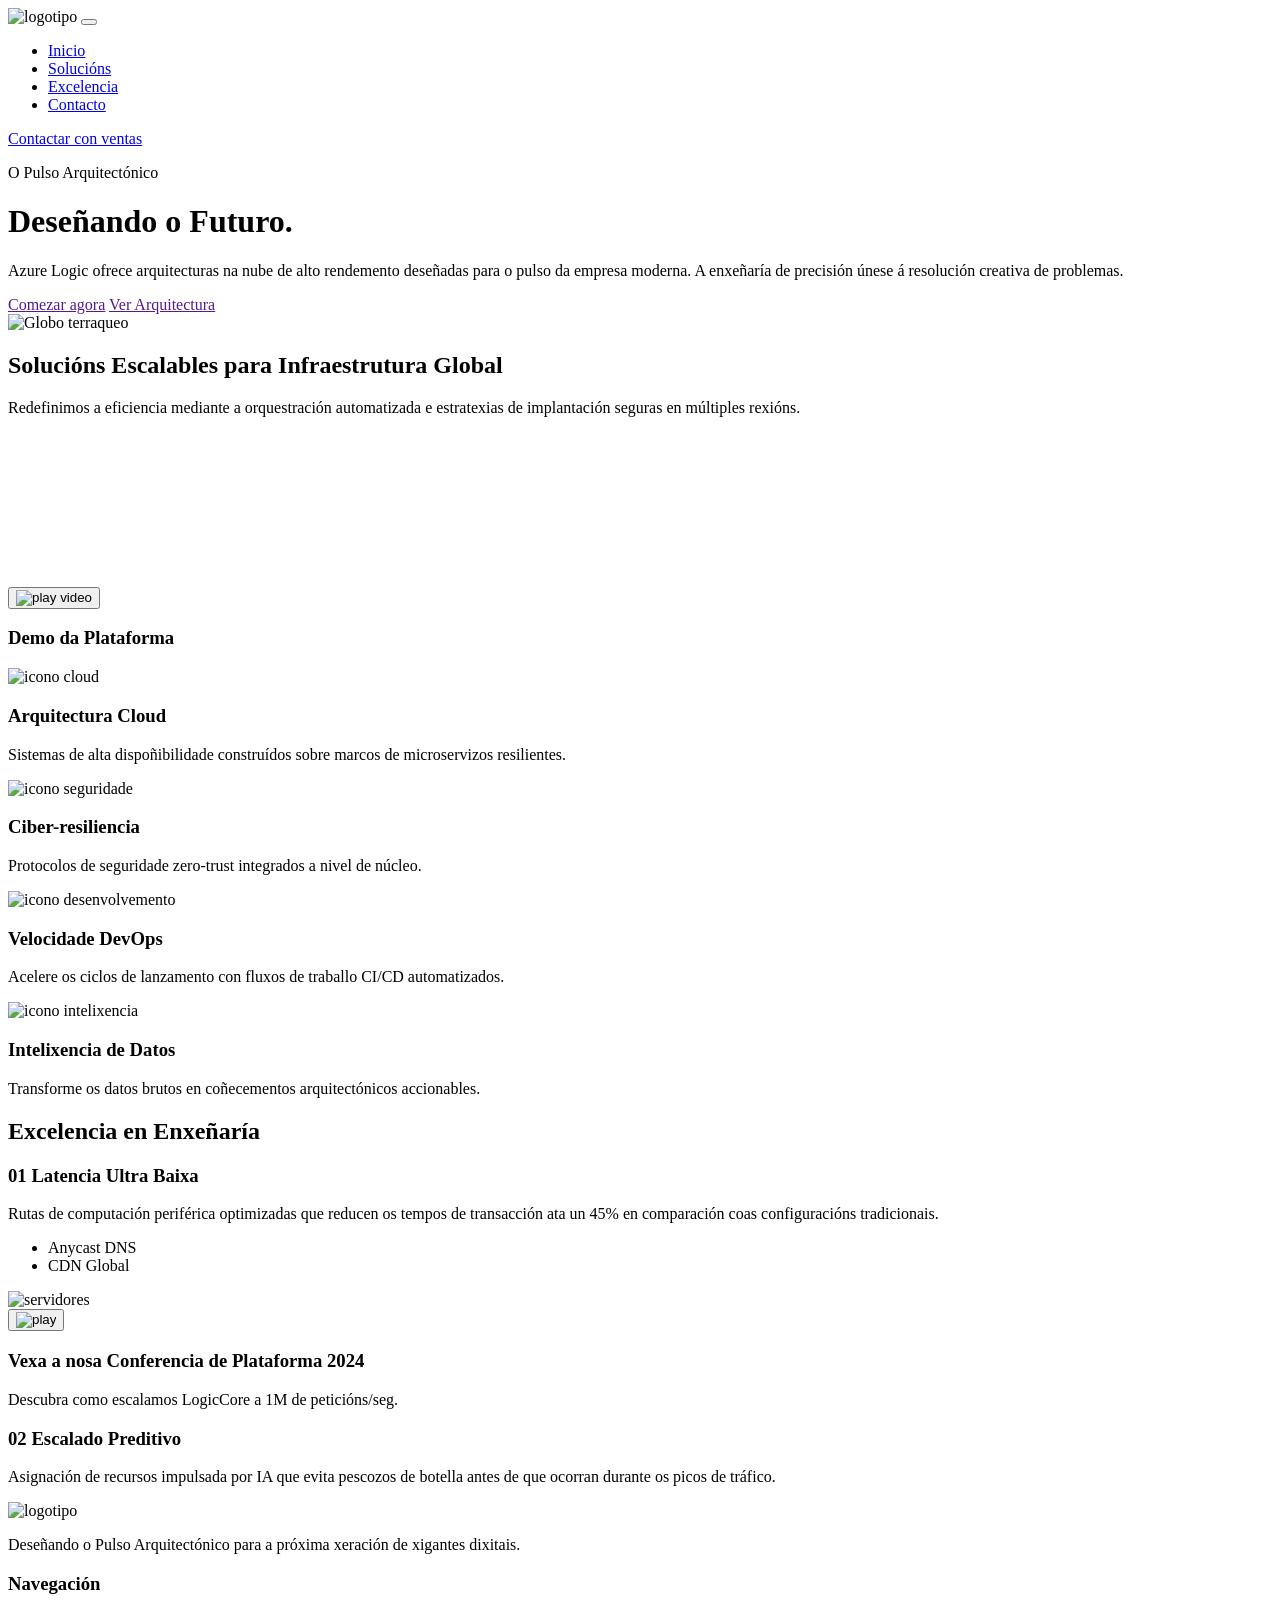
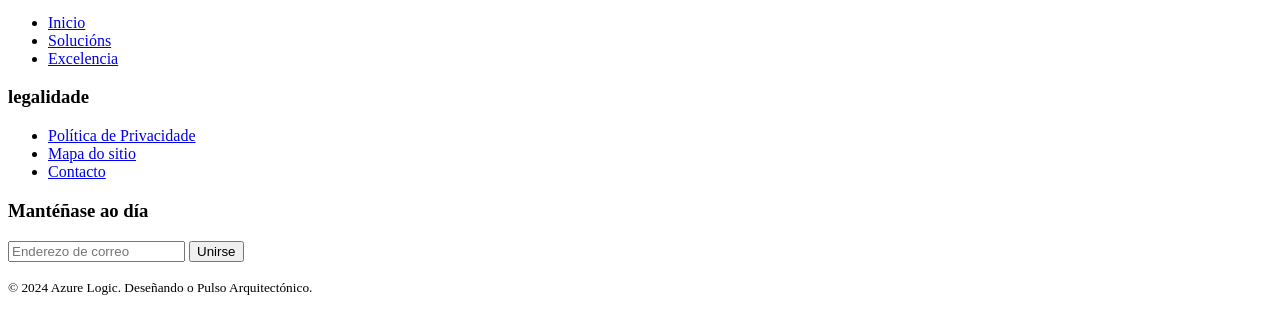
==== index.html @ 9d877fc3 "menu emergente con js" ====
<!DOCTYPE html>
<html lang="gl">

<head>
    <meta charset="UTF-8">
    <base href="http://azure-logic.local/">
    <meta name="viewport" content="width=device-width, initial-scale=1.0">
    <title>Inicio | Azure logic</title>
    <link rel="stylesheet" href="assets/css/imprimir.css" media="print">
    <link rel="stylesheet" href="assets/css/estilo.css" media="screen">
    <link rel="stylesheet" href="assets/css/inicio.css" media="screen">
    <link rel="icon" type="image/png" href="/favicon-96x96.png" sizes="96x96">
    <link rel="icon" type="image/svg+xml" href="/favicon.svg">
    <link rel="shortcut icon" href="/favicon.ico">
    <link rel="apple-touch-icon" sizes="180x180" href="/apple-touch-icon.png">
    <meta name="apple-mobile-web-app-title" content="Azure logic">
    <link rel="manifest" href="/site.webmanifest">
</head>

<body>
    <header>
        <nav class="contenedor-flex posicion-fija">
            <img src="assets/imaxes/logotipo.png" alt="logotipo" width="163" height="32">
            <button class="menu-mobile" id="btnMenu"><span></span></button>
            <ul class="nav-mobile">
                <li>
                    <a href="index.html">Inicio</a>
                </li>
                <li>
                    <a href="quen-somos.html">Solucións</a>
                </li>
                <li>
                    <a href="#">Excelencia</a>
                </li>
                <li>
                    <a href="contacto.html">Contacto</a>
                </li>
            </ul>
            <a class="boton textos-blancos oculto-movil" href="contacto.html">Contactar con ventas</a>

        </nav>
        <div class="contenedor-flex banner">
            <div class="textos-blancos">
                <p>O Pulso Arquitectónico</p>
                <h1>Deseñando
                    o Futuro.</h1>
                <p>Azure Logic ofrece arquitecturas na nube de alto rendemento deseñadas para o pulso da empresa
                    moderna. A enxeñaría de precisión únese á resolución creativa de problemas.</p>
                <div class="contenedor-flex botones-banner">
                    <a class="boton boton-principal textos-blancos" href="">Comezar agora</a>
                    <a class="boton boton-secundario textos-blancos" href="">Ver Arquitectura</a>
                </div>
            </div>
            <div>
                <img class="imaxe-responsive key-visual oculto-print" src="assets/imaxes/globo-terraqueo.png"
                    alt="Globo terraqueo" width="693" height="752">
            </div>
        </div>
    </header>
    <main>
        <section>
            <div class="contenedor-flex contenedor-centrado contidos-solucions">
                <div class="textos-solucions">
                    <h2>Solucións Escalables para
                        Infraestrutura Global</h2>
                    <p>Redefinimos a eficiencia mediante a orquestración
                        automatizada e estratexias de implantación seguras
                        en múltiples rexións.</p>
                    <div class="video-corporativo">
                        <video src="assets/videos/video-corporativo.mp4" muted
                            poster="assets/imaxes/poster-corporativo.jpg"></video>
                        </video>
                        <div>
                            <button type="button"><img src="assets/imaxes/icono-play-video.svg"
                                    alt="play video"></button>
                            <h3>Demo da Plataforma</h3>
                        </div>
                    </div>
                </div>
                <div class="contenedor-flex grupo-solucions">
                    <div>
                        <img src="assets/imaxes/icono-cloud.svg" alt="icono cloud" width="33" height="24">
                        <h3>Arquitectura Cloud</h3>
                        <p>Sistemas de alta dispoñibilidade
                            construídos sobre marcos de
                            microservizos resilientes.</p>
                    </div>
                    <div>
                        <img src="assets/imaxes/icono-seguridad.svg" alt="icono seguridade" width="24" height="30"
                            aria-hidden="true">
                        <h3>Ciber-resiliencia</h3>
                        <p>Protocolos de seguridade zero-trust integrados a nivel de núcleo.</p>
                    </div>
                    <div>
                        <img src="assets/imaxes/icono-devops.svg" alt="icono desenvolvemento" aria-hidden="true"
                            width="30" height="24">
                        <h3>Velocidade DevOps</h3>
                        <p>Acelere os ciclos de lanzamento
                            con fluxos de traballo CI/CD
                            automatizados.</p>
                    </div>
                    <div>
                        <img src="assets/imaxes/icono-intelixencia.svg" alt="icono intelixencia" aria-hidden="true"
                            width="33" height="26">
                        <h3>Intelixencia de Datos</h3>
                        <p>Transforme os datos brutos en
                            coñecementos arquitectónicos
                            accionables.</p>
                    </div>
                </div>
            </div>
        </section>
        <section class="fondo-terciario">
            <div class="contenedor-centrado">
                <h2 class="sub-raiado">Excelencia en Enxeñaría</h2>
                <div class="contenedor-flex caixas-brancas">
                    <div>
                        <h3><span>01</span> Latencia Ultra Baixa</h3>
                        <p>Rutas de computación periférica
                            optimizadas que reducen os
                            tempos de transacción ata un 45%
                            en comparación coas
                            configuracións tradicionais.</p>
                        <ul>
                            <li>Anycast DNS</li>
                            <li>CDN Global</li>
                        </ul>
                    </div>
                    <div class="caixa-video">
                        <img class="fondo oculto-print" src="assets/imaxes/servidores.png" alt="servidores" width="363"
                            height="453">
                        <div>
                            <button type="button" aria-label="play">
                                <img src="assets/imaxes/icono-play.svg" alt="play">
                            </button>
                            <h3>Vexa a nosa Conferencia de Plataforma 2024</h3>
                            <p>Descubra como escalamos LogicCore a 1M de peticións/seg.</p>
                        </div>
                    </div>
                    <div>
                        <h3><span>02</span> Escalado Preditivo</h3>
                        <p>Asignación de recursos impulsada por IA que evita pescozos de botella antes de que ocorran
                            durante os picos de tráfico.</p>
                    </div>
                </div>
            </div>
        </section>
    </main>
    <footer class="contenedor-grid">
        <div class="item-1">
            <img src="assets/imaxes/logotipo-footer.svg" alt="logotipo" width="165" height="28">
            <p>Deseñando o Pulso Arquitectónico para a próxima xeración de xigantes dixitais.</p>
        </div>
        <div class="item-2 oculto-print contenedor-flex">
            <div>
                <h3>Navegación</h3>
                <nav>
                    <ul>
                        <li><a href="#">Inicio</a></li>
                        <li><a href="#">Solucións</a></li>
                        <li><a href="#">Excelencia</a></li>
                    </ul>
                </nav>
            </div>
            <div>
                <h3>legalidade</h3>
                <nav>
                    <ul>
                        <li><a href="#">Política de Privacidade</a></li>
                        <li><a href="#">Mapa do sitio</a></li>
                        <li><a href="#">Contacto</a></li>
                    </ul>
                </nav>
            </div>
        </div>
        <div class="item-3">
            <h3>Mantéñase ao día</h3>
            <form action="#" method="post" class="contenedor-flex">
                <input type="email" name="Newsletter" placeholder="Enderezo de correo">
                <button type="submit">Unirse</button>
            </form>
            <p><small>© 2024 Azure Logic. Deseñando o Pulso Arquitectónico.</small></p>
        </div>
    </footer>
    <script src="assets/scripts/scripts.js"></script>
</body>

</html>
---- assets/css/imprimir.css ----
body {
    font-family: Arial, Helvetica, sans-serif;
    color: #43474d;
}

h1 {
    font-weight: 700;
    font-size: 72px;
    line-height: 72px;
    letter-spacing: -1.2px;
    margin-top: 0;
    margin-bottom: 32.5px;
}

h2 {
    font-weight: 700;
    font-size: 36px;
    line-height: 40px;
    letter-spacing: -0.9px;
    color: #000F22;
}

button,
input,
a,
video,
.video-corporativo,
.oculto-print {
    display: none;
}
---- assets/css/estilo.css ----
@import url(../fonts/inter/inter.css);

:root {
    --color-principal: #43474d;
    --color-acento: #00677E;
    --fuente-principal: InterVariable;
}

* {
    box-sizing: border-box;
}

:focus {
    outline-color: #00D2FD;
}

body {
    background: #FAF8FF;
    font-family: var(--fuente-principal);
    font-weight: 400;
    font-style: normal;
    margin: 0;
    color: var(--color-principal);
}

cite {
    font-style: italic;
}

h1 {
    font-weight: 700;
    font-size: 36px;
    line-height: 36px;
    letter-spacing: -1.2px;
    margin-top: 0;
    margin-bottom: 32.5px;
}

h2 {
    font-weight: 700;
    font-size: 36px;
    line-height: 40px;
    letter-spacing: -0.9px;
    color: #000F22;
}

h3 {
    font-weight: 700;
    font-size: 32px;
    line-height: 37px;
}

h4 {
    font-weight: 700;
    font-size: 16px;
    line-height: 24px;
    color: #000F22;
}

h2.sub-raiado::after {
    content: '';
    display: block;
    width: 96px;
    height: 4px;
    background: var(--color-acento);
    margin-block: 16px;
}

section {
    padding: 128px 20px;
}

a {
    color: var(--color-acento);
}

/* formularios */

form {
    gap: 32px;
}

label,
.label {
    display: block;
    margin-bottom: 8px;
    font-weight: 600;
    font-size: 14px;
    line-height: 20px;
    letter-spacing: 0.7px;
    text-transform: uppercase;
}

label.label-radio,
label.label-checked {
    display: inline-flex;
    font-weight: 500;
    text-transform: none;
    align-items: center;
    gap: 11px;
    margin-right: 23px;
}

label.label-checked {
    align-items: start;
}

:is(input,
    select,
    textarea) {
    padding: 13px 16px;
    border: none;
    background: #E2E7FF;
    border-radius: 6px;
    width: 100%;
}

:is(input,
    select,
    textarea):focus {
    background-color: #fafafa;
}

:is(input,
    select,
    textarea):invalid {
    outline-color: #fd3b00;
}

:is(input,
    select,
    textarea):invalid:required {
    background: #d1d1d1;
}

:is(input,
    select,
    textarea):invalid:out-of-range {
    outline-color: #fdba00;
}

:is(input,
    select,
    textarea):valid {
    outline-color: #00fd59;
}

textarea {
    height: 150px;
    font-family: InterVariable;
}

input[type=radio],
input[type=checkbox] {
    margin: 0;
    width: 20px;
    height: 20px;
    background: #E2E7FF;
    border: 1px solid #C4C6CE;
    appearance: none;
    padding: 0;
    position: relative;
    transition: all 0.3s ease;
}

input[type=radio] {
    border-radius: 100%;
}

input[type=radio]:checked {
    background-color: var(--color-acento);
    border-color: transparent;
}

input[type=radio]::before {
    content: '';
    position: absolute;
    top: 0;
    bottom: 0;
    left: 0;
    right: 0;
    margin: auto;
    background-color: transparent;
    width: 50%;
    height: 50%;
    display: block;
    border-radius: 100%;
    transition: background-color 0.3s ease;
}

input[type=radio]:checked::before {
    background-color: #fff;
}

input[type=checkbox] {
    border-radius: 2px;
    min-width: 20px;
}

input[type=checkbox]:checked::before {
    content: '✔';
    position: absolute;
    top: 0;
    bottom: 0;
    left: 0;
    right: 0;
    margin: auto;
    text-align: center;
    color: var(--color-acento);
}

::placeholder {
    font-size: 14px;
    line-height: 17px;
    color: #6B7280;
}

button,
.button {
    padding: 18px 32px;
    background: linear-gradient(90deg, var(--color-acento) 0%, #00D2FD 100%);
    border-radius: 4px;
    font-weight: 700;
    font-size: 16px;
    line-height: 24px;
    text-align: center;
    color: #FFFFFF;
    border: none;
}

.secundario {
    border: 2px solid rgba(196, 198, 206, 0.2);
    background: white;
    color: var(--color-principal);
}

a.button {
    display: inline-block;
    text-decoration: none;
}

footer {
    grid-template-rows: repeat(3, auto [col-start]);
    grid-template-columns: 1fr;
    padding: 40px 20px;
    background-color: #D2D9F4;
    margin-top: 129px;
}


footer p,
footer ul a {
    line-height: 26px;
    letter-spacing: 1.6px;
    text-transform: uppercase;
    color: rgba(67, 71, 77, 0.7);
    text-decoration: none;
}

footer ul {
    list-style-type: none;
    padding: 0;
}

footer p small {
    font-size: 10px;
    line-height: 15px;
    letter-spacing: -0.5px;
}

footer form.contenedor-flex {
    flex-wrap: nowrap;
    flex-direction: row;
    padding: 0;
    background: none;
    box-shadow: none;
    border-radius: 0;
    gap: 0;
}

footer input[type=email] {
    padding: 13px 16px;
    width: 180px;
    height: 44px;
    border-radius: 6px 0px 0px 6px;
}

footer button[type=submit] {
    padding: 12px 24px;
    width: 111px;
    height: 44px;
    background: #000F22;
    border-radius: 0px 6px 6px 0px;
    font-weight: 700;
    font-size: 14px;
    line-height: 20px;
    text-align: center;
    color: #FFFFFF;
}

/* Estilos para el Header principal */
header {
    background-image: linear-gradient(135deg, #000F22 0%, #0A2540 100%);
}

header nav {
    justify-content: space-between;
    align-items: center;
    gap: 20px;
    padding: 24px 20px;
    background: rgba(250, 248, 255, 0.8);
    box-shadow: 0px 20px 40px rgba(10, 37, 64, 0.04);
    backdrop-filter: blur(10px);
    min-width: 100vw;
    z-index: 100;
    top: 0;
}

header nav.contenedor-flex {
    flex-wrap: nowrap;
    flex-direction: row;
}

header nav ul {
    list-style-type: none;
    padding: 0;
    display: none;
    gap: 20px;
    flex-wrap: wrap;
}

header nav>div a {
    width: 100px;
    min-width: fit-content;
    text-align: center;

    text-decoration: underline transparent;
    color: var(--color-principal);
    transition: all 0.3s;
    text-underline-offset: 8px;
}

header nav ul a {
    text-decoration: underline transparent;
    color: var(--color-principal);
    transition: all 0.3s;
    text-underline-offset: 8px;
    font-weight: 700;
}

header nav ul a:hover {
    color: #000F22;
    text-decoration-color: var(--color-acento);
}

header div.banner {
    align-items: center;
    justify-content: space-between;
    gap: 64px;
    padding: 20px;
    flex-direction: column-reverse;
}

header div.banner>div {
    flex-basis: calc(50% - 32px) !important;
}

header div.banner p {
    margin-bottom: 32.5px;
}



/* Fin de los estilos para el Header principal */


.boton {
    padding: 8px 24px;
    background: #0A2540;
    border-radius: 6px;
    width: fit-content;
    text-decoration: none;
    font-weight: 700;
    font-size: 14px;
    text-align: center;
}

.boton-principal,
.boton-secundario {
    padding: 17px 32px;
}

.boton-principal {
    background: linear-gradient(90deg, var(--color-acento) 0%, #00D2FD 100%);
}

.boton-secundario {
    border: 1px solid rgba(196, 198, 206, 0.2);
}

.botones-banner {
    gap: 16px;
}

/* Clases auxiliares */

.posicion-fija {
    position: fixed;
}

.contenedor-flex {
    display: flex !important;
    flex-wrap: wrap;
    flex-direction: column;
}

.contenedor-grid {
    display: grid;
}

.contenedor-grid .botones-opcion {
    gap: 16px;
}

.contenedor-flex>div {
    flex: 1;
}

.contenedor-centrado {
    max-width: 1280px;
    margin: auto;
}

.textos-blancos {
    color: #FFFFFF !important;
}

.fondo-terciario {
    background: #D2D9F4 !important;
}

.imaxe-responsive {
    width: 100%;
    height: auto;
}

main>section:nth-of-type(odd) {
    background: transparent;
}

main>section:nth-of-type(even) {
    background: #F2F3FF;
}

footer h3 {
    margin-top: 0;
    font-size: 12px;
    line-height: 16px;
    letter-spacing: 1.2px;
    text-transform: uppercase;
}

.columna-xl-aside {
    /*grid-template: auto auto / calc(672 / 1088 * 100%) calc(416 / 1088 * 100%);*/
    grid-template: auto auto / 100%;
    gap: 32px;
}

.columna-xl-aside>section:first-of-type {
    grid-column-start: 1;
    grid-row-start: 2;
    background: #FFFFFF;
    box-shadow: 0px 20px 40px rgba(19, 27, 46, 0.06);
    border-radius: 8px;
    padding: 20px;
}

.oculto-movil {
    display: none;
}

.menu-mobile {
    display: block;
    padding: 20px;
    z-index: 1;
}

.nav-mobile.visible {
    opacity: 0.9;
    transform: translateX(0);
    pointer-events: auto;
}

.nav-mobile {
    position: absolute;
    width: 100%;
    background: rgba(255, 255, 255, 0.9);
    backdrop-filter: blur(10.2px);
    height: 100vh;
    top: 0;
    left: 0;
    justify-content: center;
    align-items: center;
    gap: 20px;
    flex-direction: column;
    display: flex;
    opacity: 0;
    transition: all .3s ease-in-out;
    transform: translateX(-100vw);
    pointer-events: none;
}

.menu-mobile span {
    transition: all .3s ease-in-out;
}

.menu-mobile.active span {
    transform: rotate(90deg);
}

.menu-mobile span,
.menu-mobile span::after,
.menu-mobile span::before {
    width: 6px;
    height: 6px;
    border-radius: 100%;
    background-color: #000F22;
    position: relative;
    overflow: visible;
    display: block;
}

.menu-mobile span::after,
.menu-mobile span::before {
    content: '';
    box-sizing: border-box;
}

.menu-mobile span::before {
    position: absolute;
    bottom: 12px;
}

.menu-mobile span::after {
    top: 12px;
    position: absolute;
}


/* Tablet en vertical */
@media (min-width: 768px) {
    h1 {
        font-size: 48px;
        line-height: 48px;
        letter-spacing: -2.8px;
    }

    header nav {
        padding: 24px 48px;
    }

    .columna-xl-aside section {
        padding: 48px 48px 64px;
    }

    header div.banner {
        padding: 124px 24px 48px;
        flex-direction: row;
    }

    section {
        padding: 128px 48px;
    }

    .contenedor-flex {
        flex-direction: row;
    }

    .contenedor-grid .col-izquierda {
        grid-column-end: 2;
    }

    .contenedor-grid .col-derecha {
        grid-column-start: 2;
    }

    .contenedor-grid .col-100 {
        grid-column-start: 1;
        grid-column-end: 3;
    }

    .contenedor-grid .botones-opcion {
        grid-template-columns: 2fr 1fr;
    }

    footer {
        grid-template-columns: repeat(2, 1fr [col-start]);
        grid-template-rows: 1fr;
        padding: 80px 48px;
        gap: 64px;
    }

    .oculto-movil {
        display: block;
    }


}

/* Tablet en horizontal ou portátil pequeno */
@media (min-width: 1024px) {
    h1 {
        font-size: 72px;
        line-height: 72px;
        letter-spacing: -3.8px;
    }

    footer {
        grid-template: "logotipo legal contacto" 1fr / 1fr 1fr 1fr;
    }

    .item-1 {
        grid-area: logotipo;
    }

    .item-2 {
        grid-area: legal;
    }

    .item-3 {
        grid-area: contacto;
        justify-items: end;
    }

    header nav ul.nav-mobile {
        position: static;
        background: none;
        opacity: 1;
        backdrop-filter: none;
        height: auto;
        flex-direction: row;
        display: flex;
    }

    .columna-xl-aside {
        /*grid-template: auto auto / calc(672 / 1088 * 100%) calc(416 / 1088 * 100%);*/
        grid-template: auto / 60% 40%;
        grid-template-areas:
            "titulo ."
            "section aside";
        gap: 32px;
    }

    .columna-xl-aside>div:first-of-type {
        grid-area: titulo;
    }

    .columna-xl-aside>section:first-of-type {
        grid-area: section;
    }

    .columna-xl-aside>section {
        grid-column-start: 1;
    }

    .columna-xl-aside>aside {
        grid-area: aside;
        position: sticky;
        top: 120px;
    }

    .menu-mobile {
        display: none;
    }
}

/* Portátil grande */
@media (min-width: 1440px) {
    h1 {
        font-size: 96px;
        line-height: 96px;
        letter-spacing: -4.8px;
    }

    footer input[type=email] {
        width: 241px;
    }
}
---- assets/css/inicio.css ----
.key-visual {
    max-width: 693px;
}

.contidos-solucions {
    gap: 64px;
}

.textos-solucions {
    flex-basis: calc(40% - 32px) !important;
}

.video-corporativo {
    position: relative;
    height: 256px;
    overflow: hidden;
}

.video-corporativo video {
    position: absolute;
    top: 50%;
    left: 50%;
    min-width: 100%;
    min-height: 100%;
    max-width: 100%;
    transform: translate(-50%, -50%);
    object-fit: cover;
    z-index: -1;
}

.video-corporativo>div {
    width: 100%;
    height: 100%;
    display: flex;
    justify-content: center;
    align-items: center;
}

.video-corporativo h3 {
    color: #fff;
}

.grupo-solucions {
    gap: 32px;
    flex-basis: calc(60% - 32px) !important;
}

.grupo-solucions>div {
    flex-basis: calc(50% - 16px) !important;
    background-color: #F2F3FF;
    border-radius: 8px;
    padding: 40px;
}

.caixas-brancas {
    gap: 48px;
    flex-direction: column;
}

.caixas-brancas>div {
    background-color: white;
    padding: 48px;
    flex-basis: calc((100% - 2 *48px) / 3) !important;
}

.caixas-brancas h3 {
    font-weight: 700;
    font-size: 24px;
    line-height: 32px;
    color: #000F22;
}

.caixas-brancas h3 span {
    display: block;
    font-weight: 800;
    font-size: 48px;
    line-height: 48px;
    color: rgba(176, 200, 235, 0.3);
}

.caixa-video {
    position: relative;
    background-color: #0A2540 !important;
    background-image: url(../imaxes/servidores.png);
    background-size: cover;
    background-position: center;
}

.caixa-video img.fondo {
    position: absolute;
    top: 0;
    bottom: 0;
    left: 0;
    right: 0;
    margin: auto;
    width: 100%;
    height: 100%;
    object-fit: cover;
    z-index: 0;
    visibility: hidden;
}

.caixa-video>div {
    position: relative;
    z-index: 1;
}

@media (min-width: 1024px) {
    .caixas-brancas {
        flex-direction: row;
    }
}
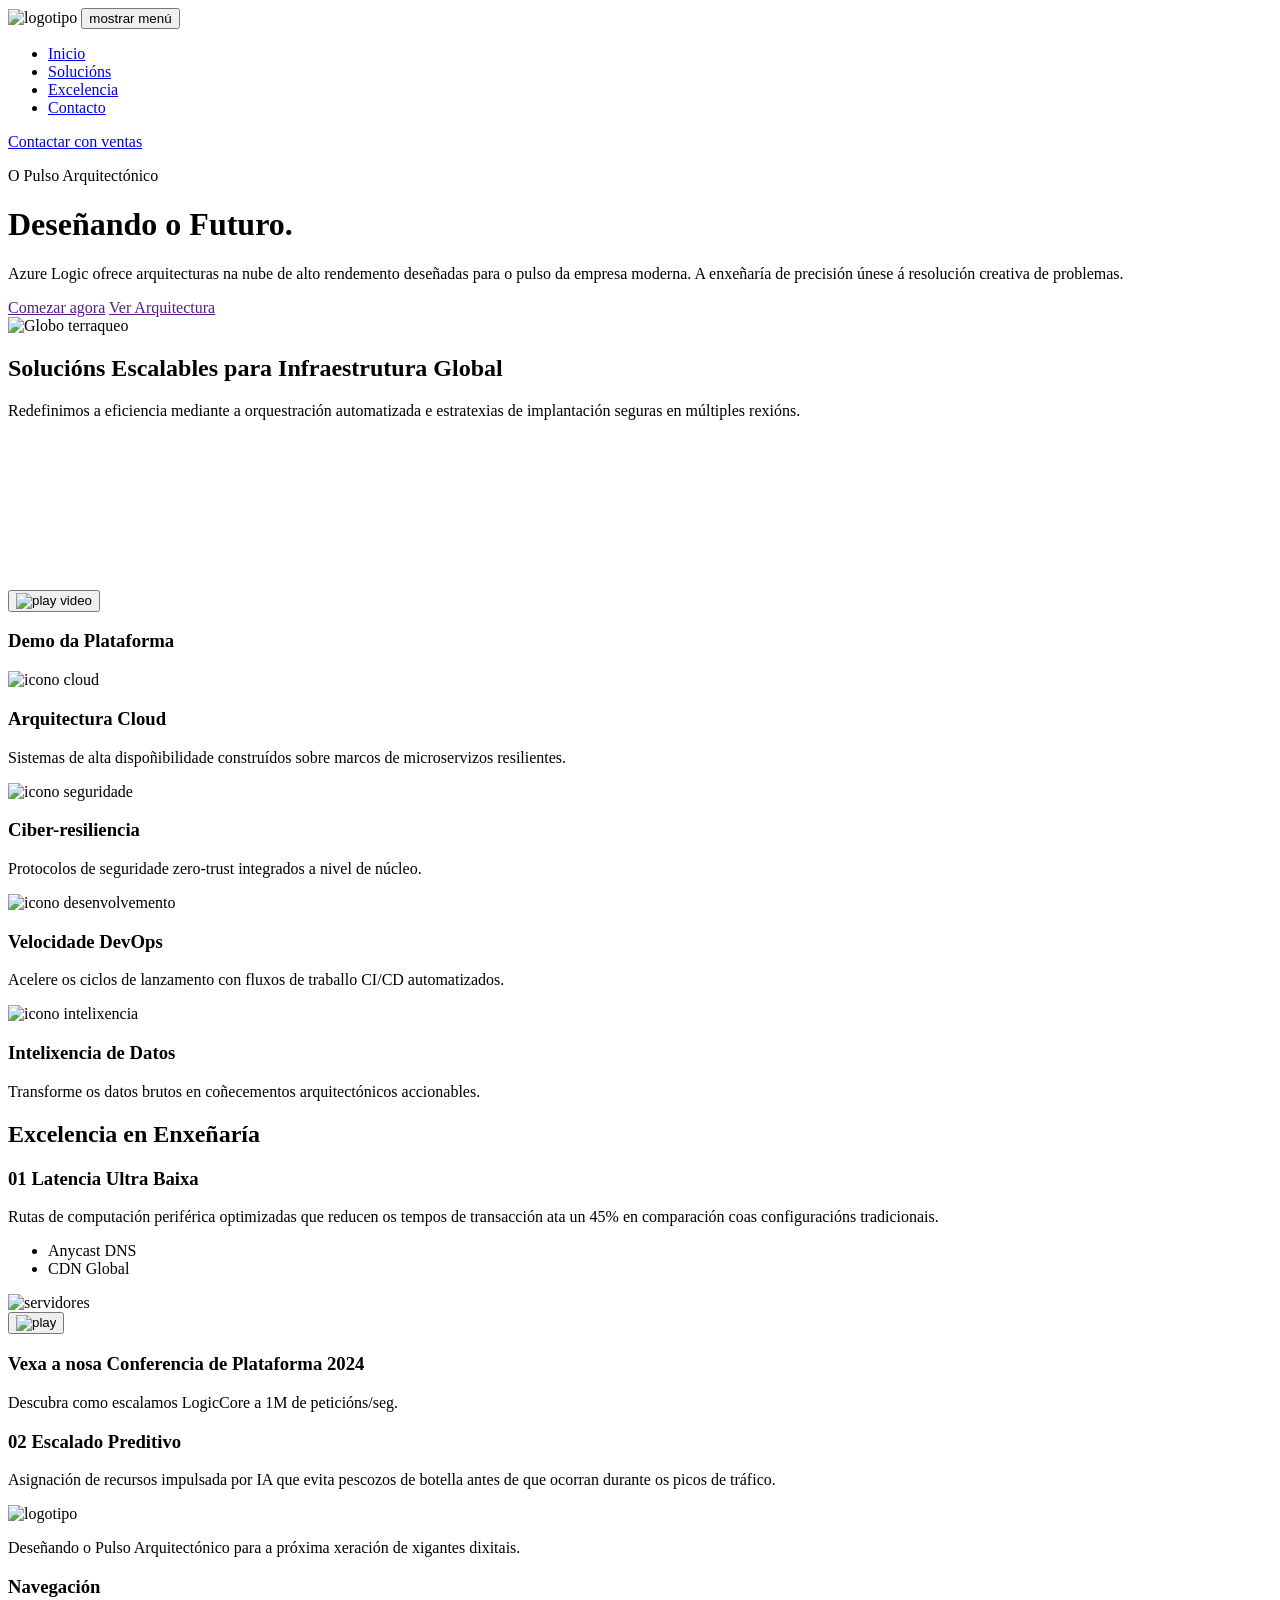
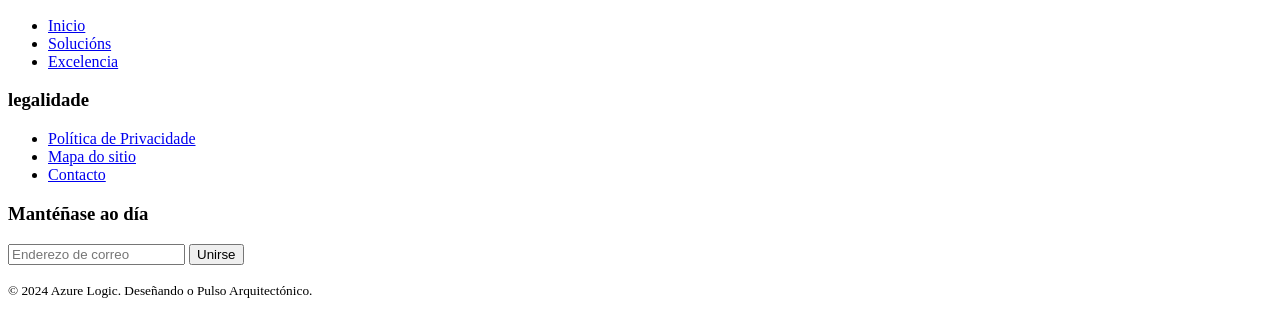
==== commit 550a77cd: "feat: engadir texto ao botón do menú móvil" ====
--- a/index.html
+++ b/index.html
@@ -21,7 +21,7 @@
     <header>
         <nav class="contenedor-flex posicion-fija">
             <img src="assets/imaxes/logotipo.png" alt="logotipo" width="163" height="32">
-            <button class="menu-mobile" id="btnMenu"><span></span></button>
+            <button class="menu-mobile" id="btnMenu"><span>mostrar menú</span></button>
             <ul class="nav-mobile">
                 <li>
                     <a href="index.html">Inicio</a>
--- a/assets/css/estilo.css
+++ b/assets/css/estilo.css
@@ -324,6 +324,7 @@
 header nav ul {
     list-style-type: none;
     padding: 0;
+    margin: 0;
     display: none;
     gap: 20px;
     flex-wrap: wrap;
@@ -483,12 +484,14 @@
     display: block;
     padding: 20px;
     z-index: 1;
+    background: none;
+    order: 2;
 }
 
 .nav-mobile.visible {
     opacity: 0.9;
-    transform: translateX(0);
     pointer-events: auto;
+    transform: scale(1);
 }
 
 .nav-mobile {
@@ -506,7 +509,7 @@
     display: flex;
     opacity: 0;
     transition: all .3s ease-in-out;
-    transform: translateX(-100vw);
+    transform: scale(0);
     pointer-events: none;
 }
 
@@ -640,6 +643,9 @@
         height: auto;
         flex-direction: row;
         display: flex;
+        width: auto;
+        transform: none;
+        pointer-events: auto;
     }
 
     .columna-xl-aside {
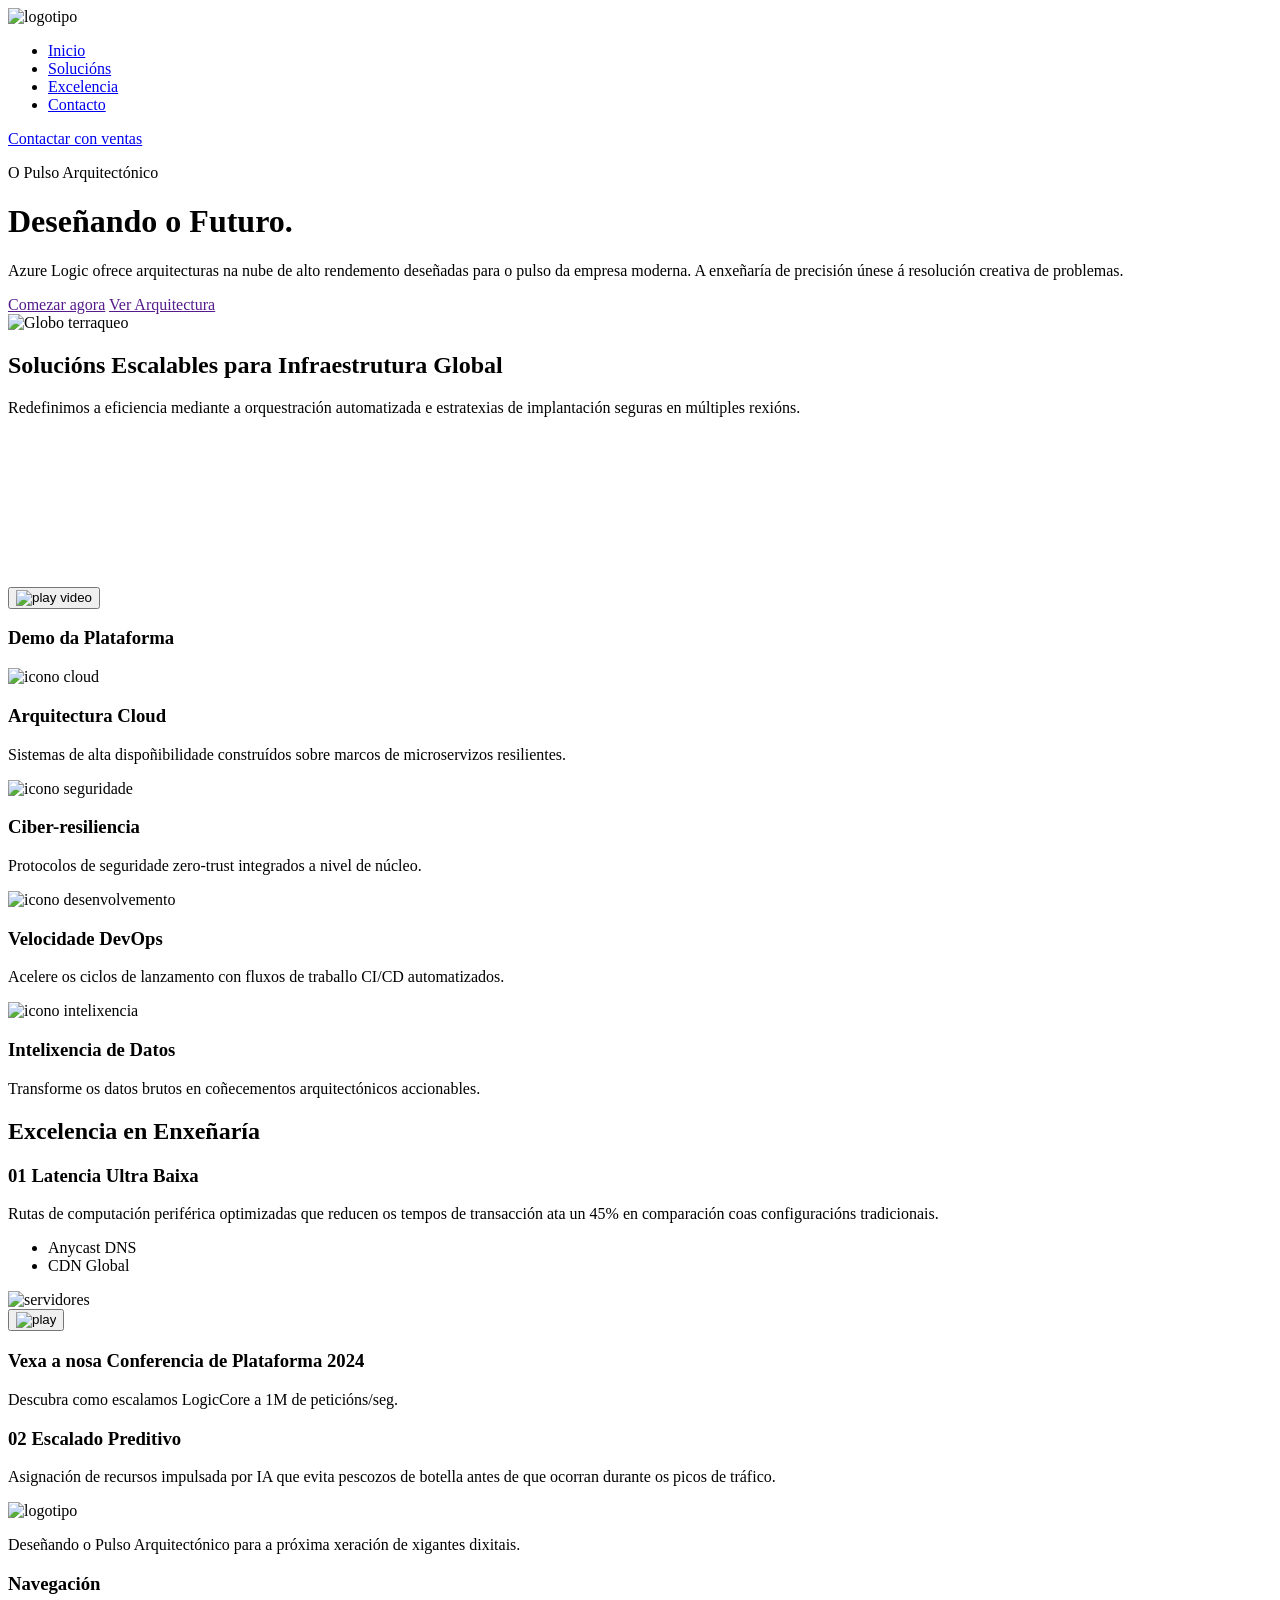
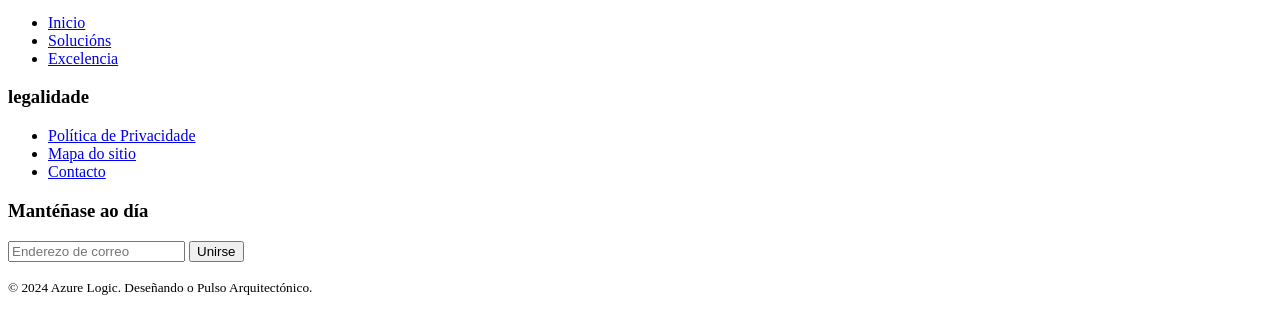
==== commit f5209fbb: "ruta" ====
--- a/index.html
+++ b/index.html
@@ -3,7 +3,7 @@
 
 <head>
     <meta charset="UTF-8">
-    <base href="http://azure-logic.local/">
+    <base href="https://zeroseisdesign.github.io/ovidio/">
     <meta name="viewport" content="width=device-width, initial-scale=1.0">
     <title>Inicio | Azure logic</title>
     <link rel="stylesheet" href="assets/css/imprimir.css" media="print">
@@ -21,23 +21,13 @@
     <header>
         <nav class="contenedor-flex posicion-fija">
             <img src="assets/imaxes/logotipo.png" alt="logotipo" width="163" height="32">
-            <button class="menu-mobile" id="btnMenu"><span>mostrar menú</span></button>
-            <ul class="nav-mobile">
-                <li>
-                    <a href="index.html">Inicio</a>
-                </li>
-                <li>
-                    <a href="quen-somos.html">Solucións</a>
-                </li>
-                <li>
-                    <a href="#">Excelencia</a>
-                </li>
-                <li>
-                    <a href="contacto.html">Contacto</a>
-                </li>
+            <ul class="oculto-print">
+                <li><a role="button" href="index.html">Inicio</a></li>
+                <li><a role="button" href="quen-somos.html">Solucións</a></li>
+                <li><a role="button" href="#">Excelencia</a></li>
+                <li><a role="button" href="contacto.html">Contacto</a></li>
             </ul>
-            <a class="boton textos-blancos oculto-movil" href="contacto.html">Contactar con ventas</a>
-
+            <a class="boton textos-blancos" role="button" href="contacto.html">Contactar con ventas</a>
         </nav>
         <div class="contenedor-flex banner">
             <div class="textos-blancos">
@@ -182,7 +172,6 @@
             <p><small>© 2024 Azure Logic. Deseñando o Pulso Arquitectónico.</small></p>
         </div>
     </footer>
-    <script src="assets/scripts/scripts.js"></script>
 </body>
 
 </html>
--- a/assets/css/estilo.css
+++ b/assets/css/estilo.css
@@ -486,6 +486,7 @@
     z-index: 1;
     background: none;
     order: 2;
+    text-indent: -10000px;
 }
 
 .nav-mobile.visible {
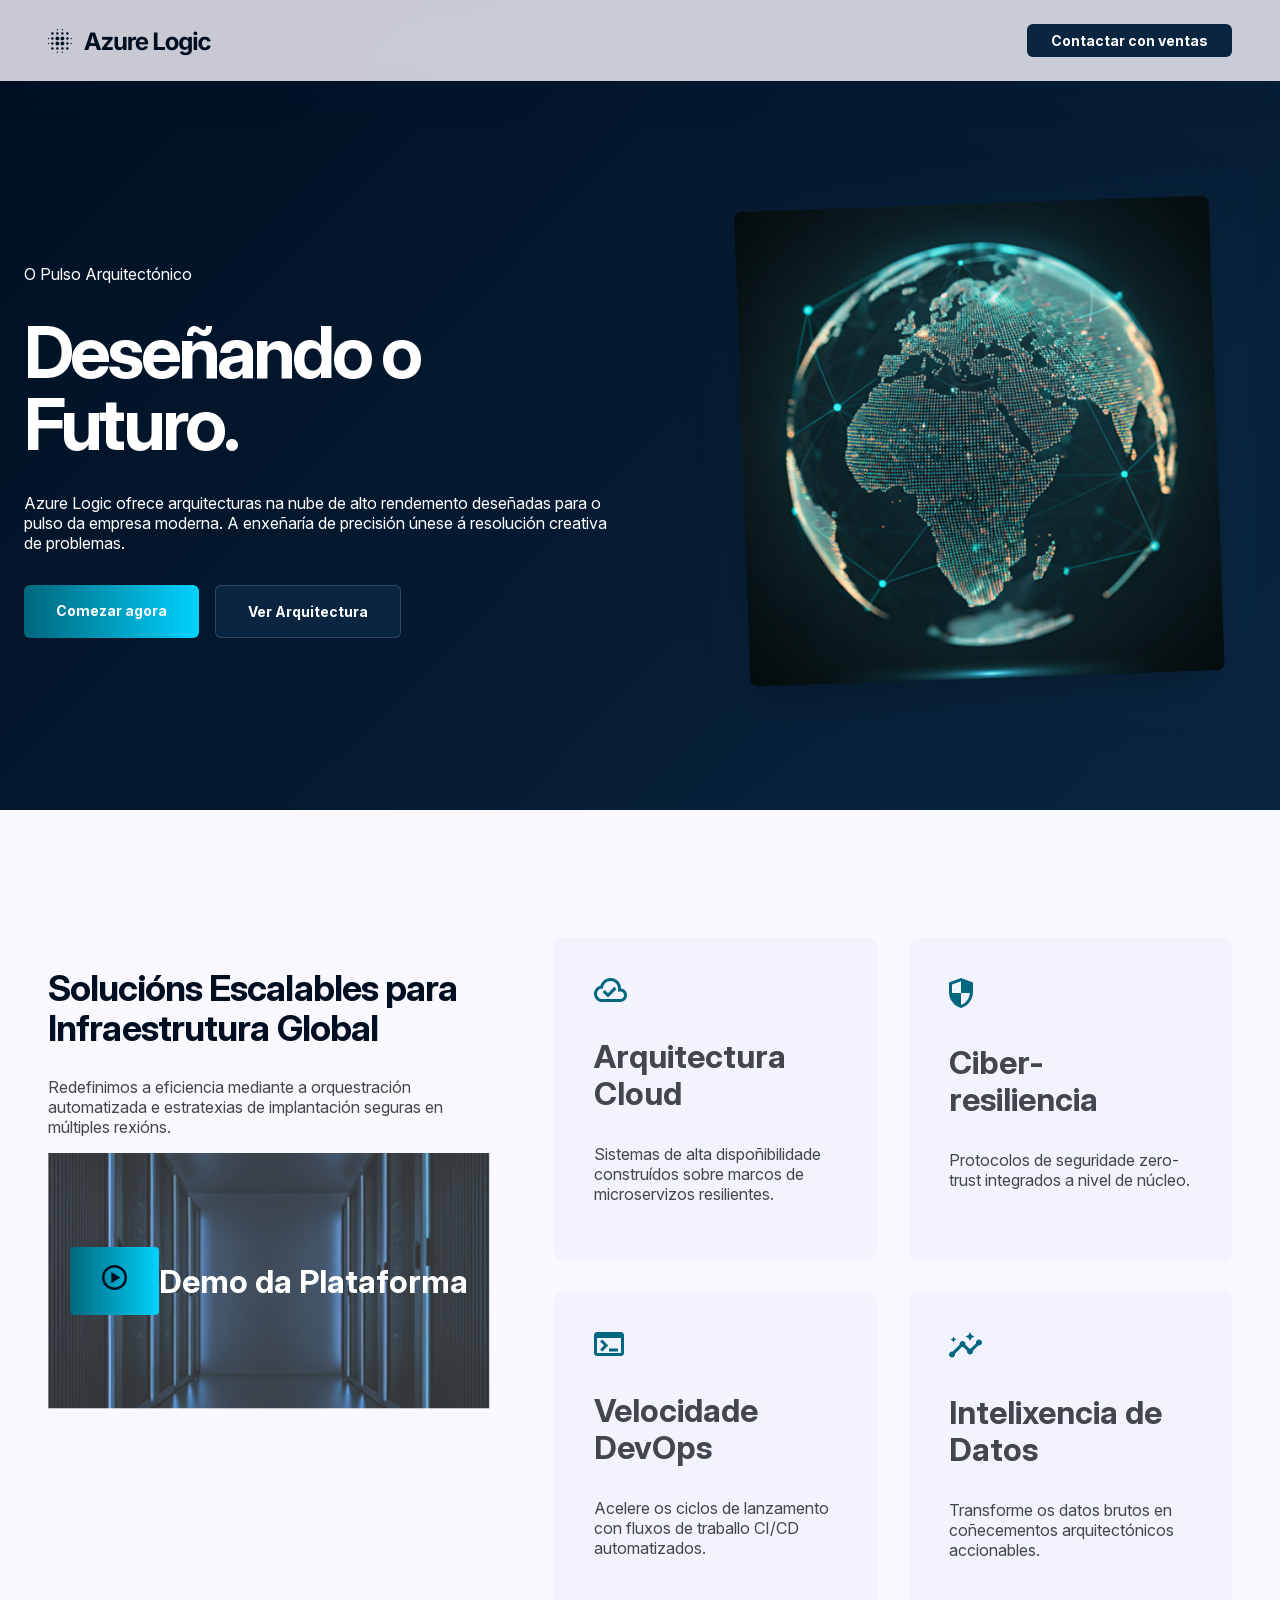
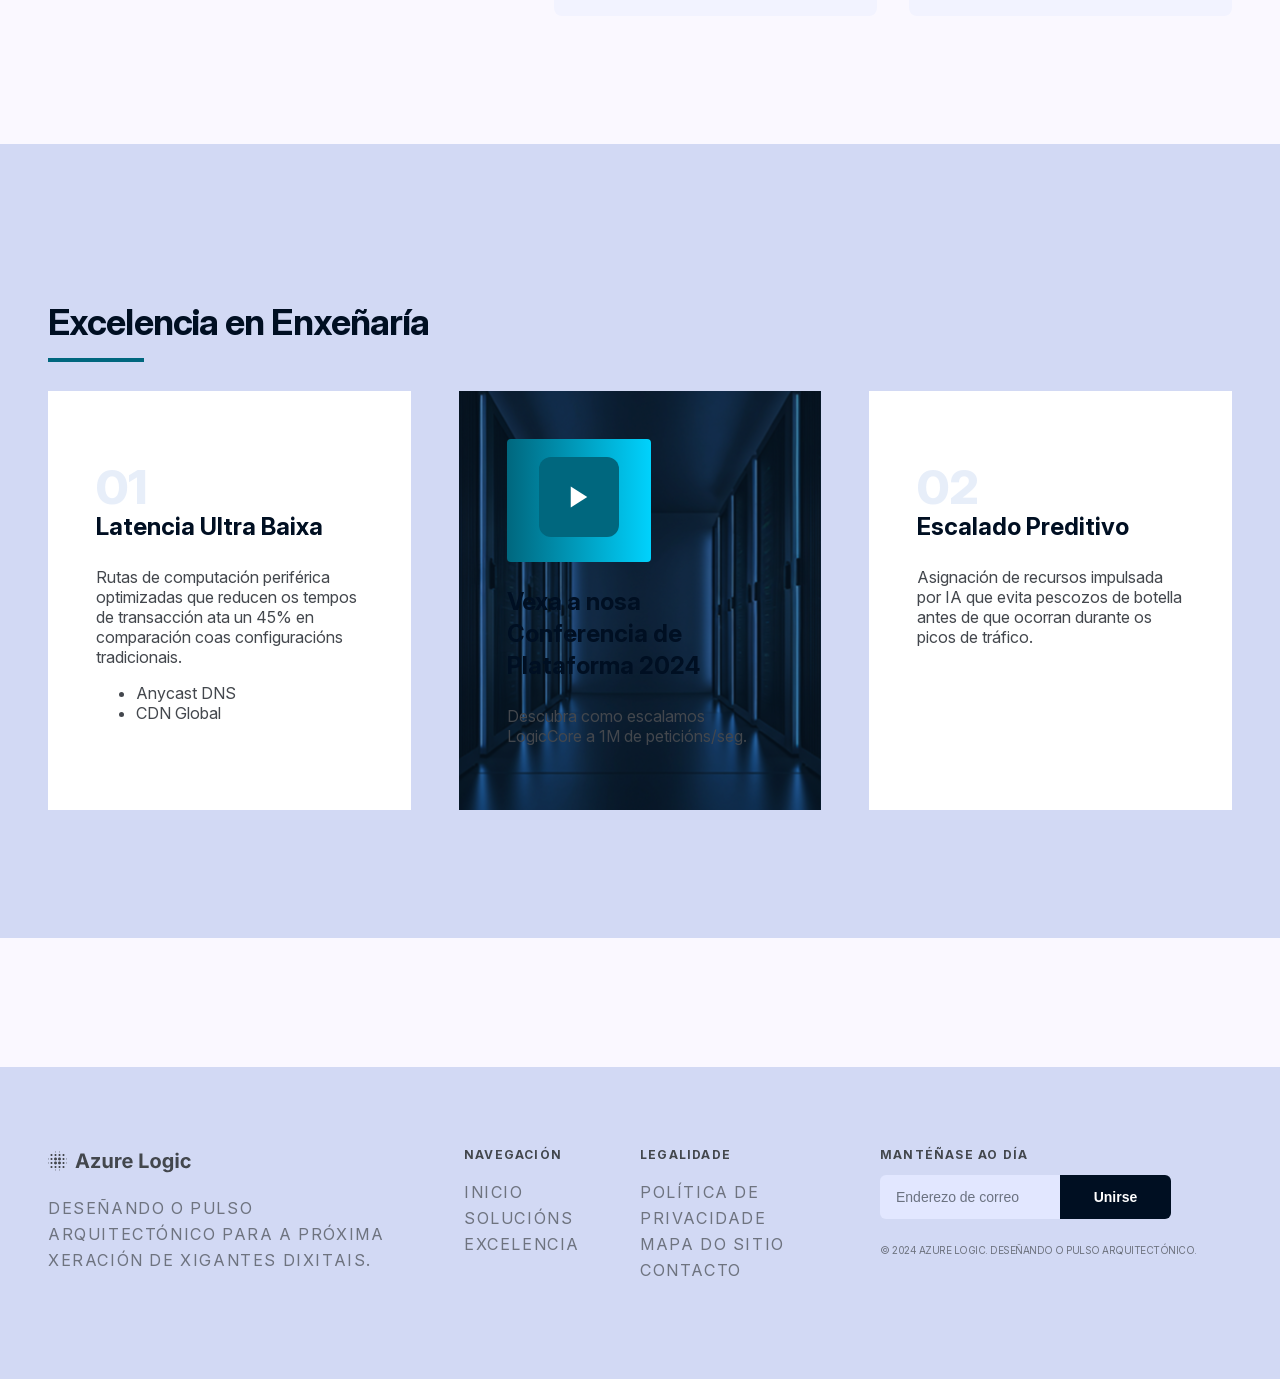
==== commit 87ca383e: "base url" ====
--- a/index.html
+++ b/index.html
@@ -3,7 +3,7 @@
 
 <head>
     <meta charset="UTF-8">
-    <base href="https://zeroseisdesign.github.io/ovidio/">
+
     <meta name="viewport" content="width=device-width, initial-scale=1.0">
     <title>Inicio | Azure logic</title>
     <link rel="stylesheet" href="assets/css/imprimir.css" media="print">
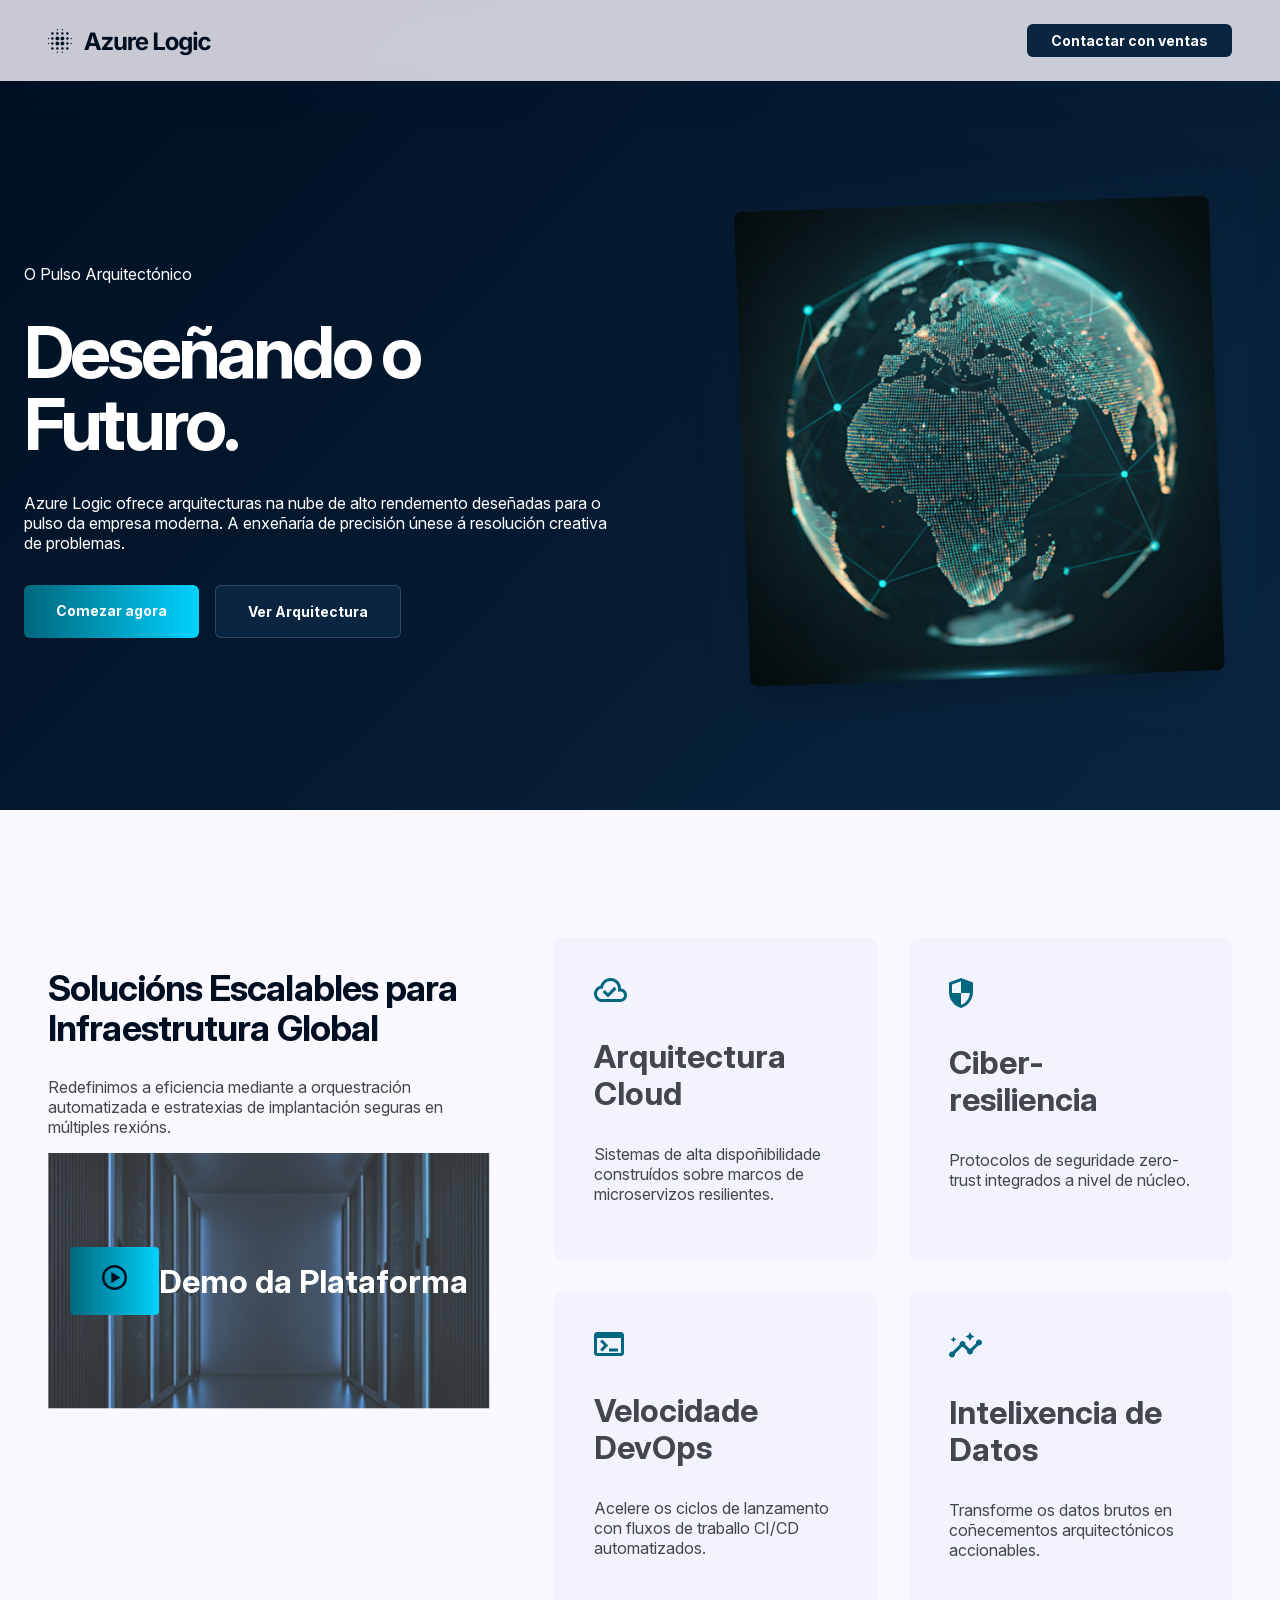
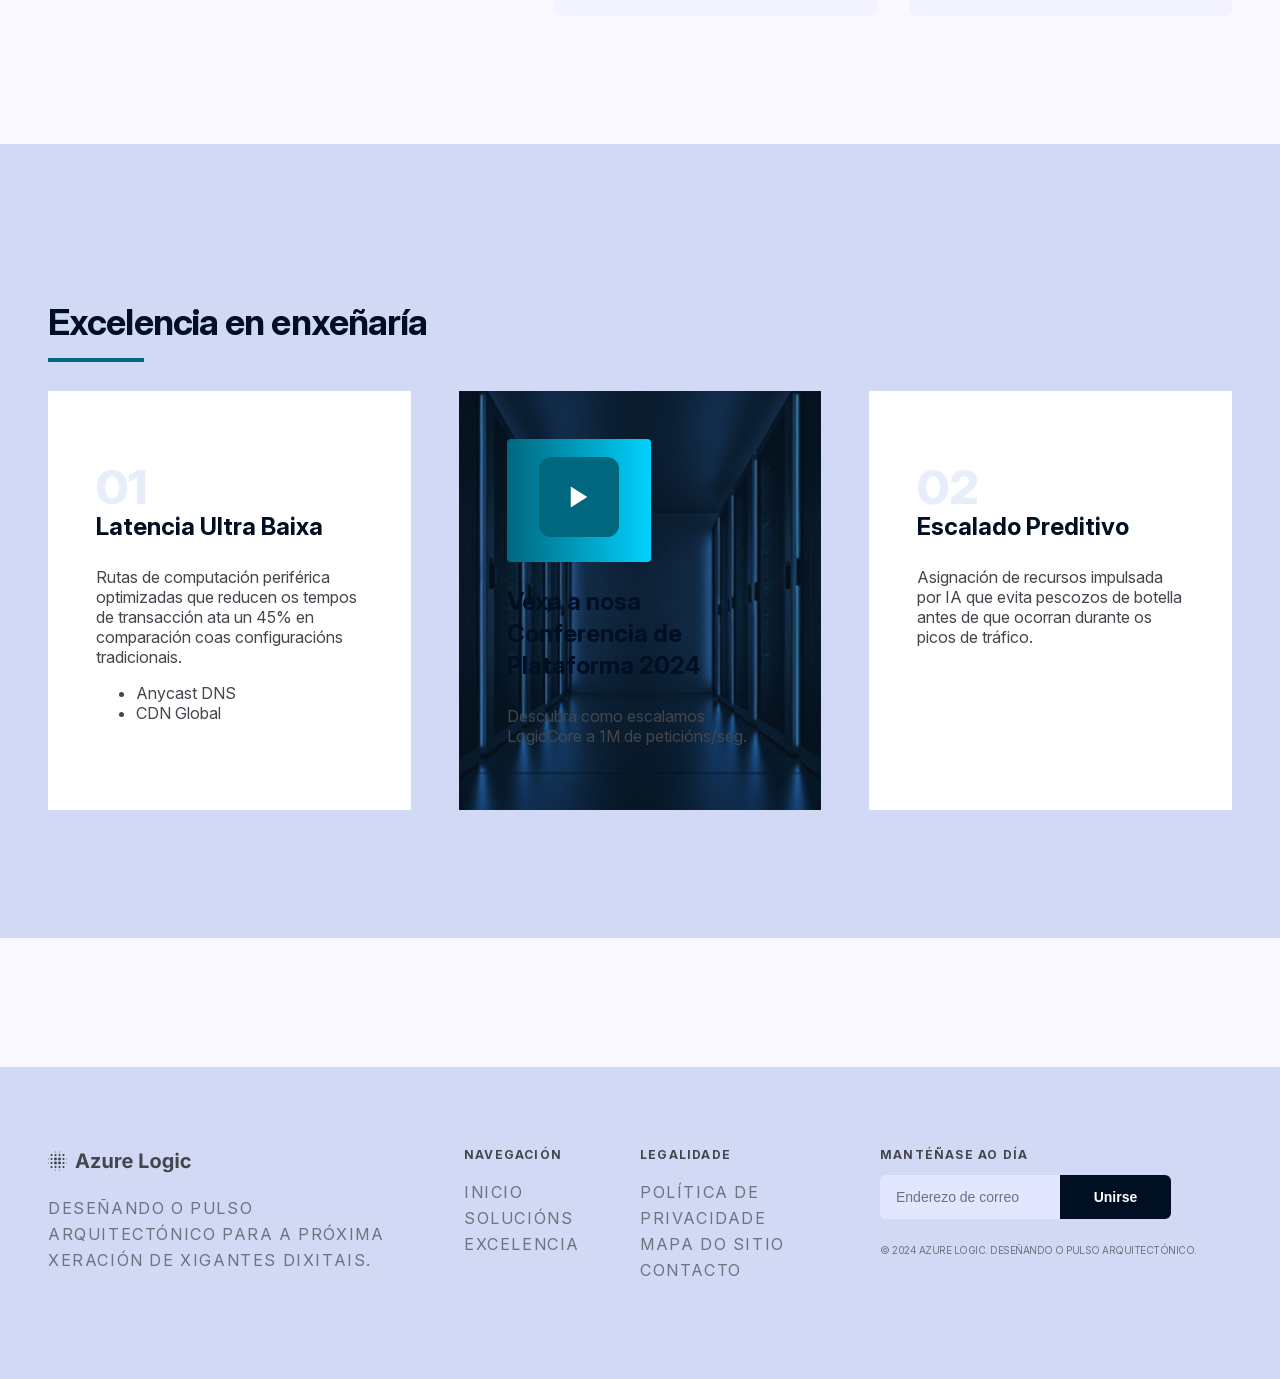
==== commit 5cbebf10: "cambios ftp" ====
--- a/index.html
+++ b/index.html
@@ -3,7 +3,7 @@
 
 <head>
     <meta charset="UTF-8">
-
+    <base href="https://zeroseisdesign.github.io/azurelogic/">
     <meta name="viewport" content="width=device-width, initial-scale=1.0">
     <title>Inicio | Azure logic</title>
     <link rel="stylesheet" href="assets/css/imprimir.css" media="print">
@@ -102,12 +102,11 @@
         </section>
         <section class="fondo-terciario">
             <div class="contenedor-centrado">
-                <h2 class="sub-raiado">Excelencia en Enxeñaría</h2>
+                <h2 class="sub-raiado">Excelencia en enxeñaría</h2>
                 <div class="contenedor-flex caixas-brancas">
                     <div>
                         <h3><span>01</span> Latencia Ultra Baixa</h3>
-                        <p>Rutas de computación periférica
-                            optimizadas que reducen os
+                        <p>Rutas de computación periférica optimizadas que reducen os
                             tempos de transacción ata un 45%
                             en comparación coas
                             configuracións tradicionais.</p>
